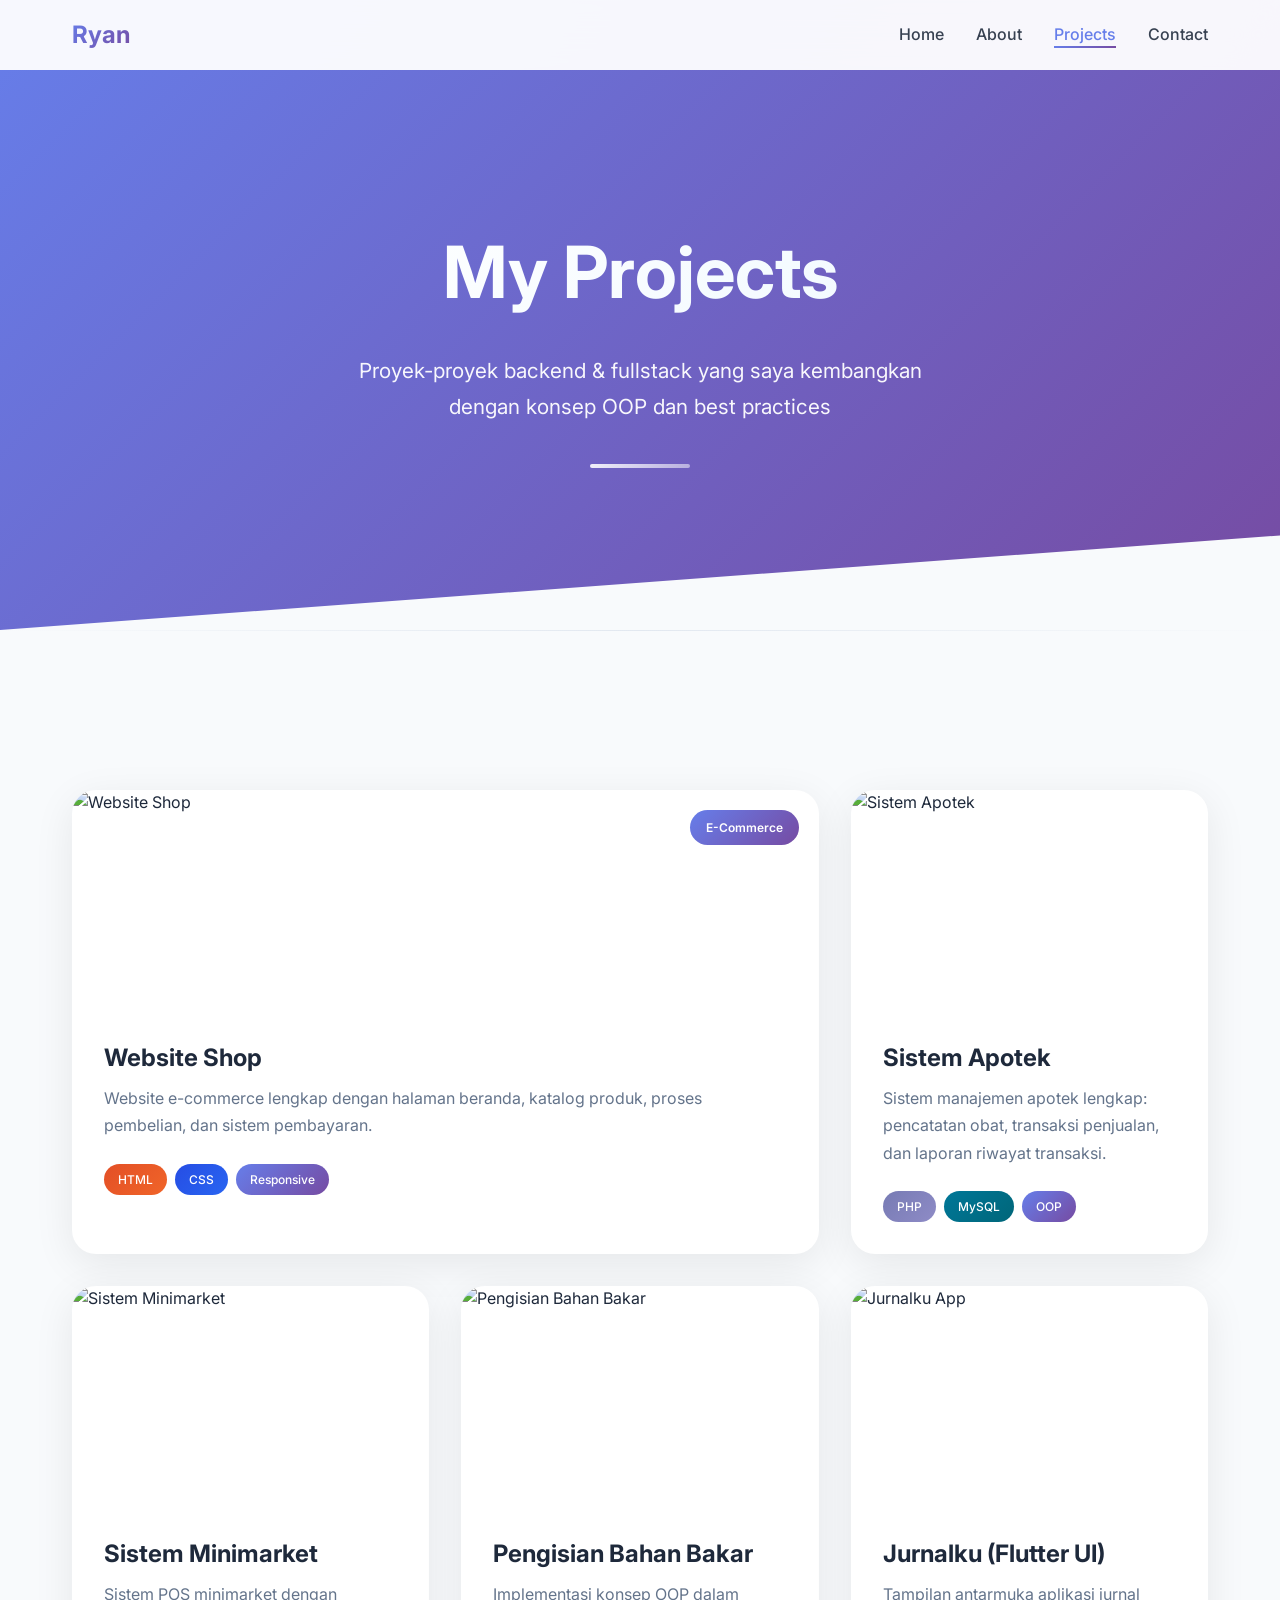
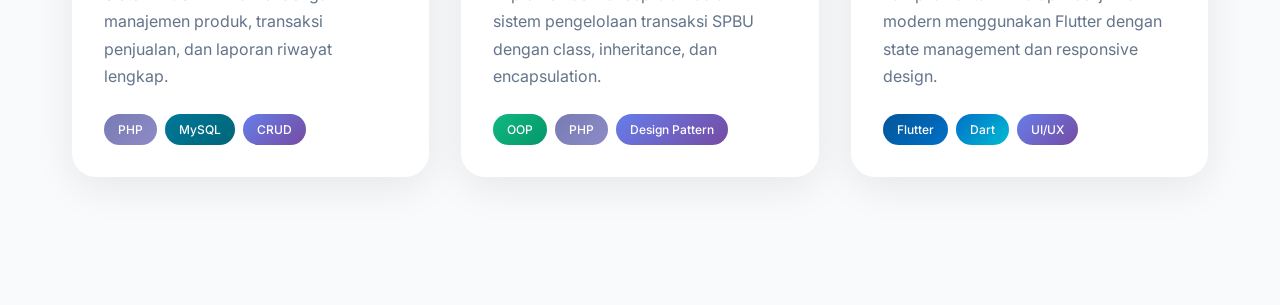
==== projects.html @ c3e68e5a "update" ====
<!DOCTYPE html>
<html lang="id">
<head>
  <meta charset="UTF-8">
  <title>Projects | Muhammad Ryan Dwiyanto</title>
  <meta name="viewport" content="width=device-width, initial-scale=1.0">
  <link rel="stylesheet" href="css/navbar.css">
  <link rel="stylesheet" href="css/projects.css">
  <link href="https://fonts.googleapis.com/css2?family=Inter:wght@300;400;500;600;700&display=swap" rel="stylesheet">
  <link rel="stylesheet" href="https://cdnjs.cloudflare.com/ajax/libs/font-awesome/6.4.0/css/all.min.css">
</head>
<body>
  <nav class="navbar">
    <div class="nav-container">
      <h2 class="logo">Ryan</h2>
      <ul class="nav-menu">
        <li><a href="index.html" class="nav-link">Home</a></li>
        <li><a href="about.html" class="nav-link">About</a></li>
        <li><a href="projects.html" class="nav-link active">Projects</a></li>
        <li><a href="contact.html" class="nav-link">Contact</a></li>
      </ul>
      <div class="hamburger">
        <span></span>
        <span></span>
        <span></span>
      </div>
    </div>
  </nav>

  <section class="projects-hero">
    <div class="container">
      <div class="hero-content">
        <h1 class="section-title">My Projects</h1>
        <p class="hero-subtitle">Proyek-proyek backend & fullstack yang saya kembangkan dengan konsep OOP dan best practices</p>
        <div class="hero-divider"></div>
      </div>
    </div>
  </section>

  <section class="projects-content">
    <div class="container">
      <div class="projects-grid">
        <!-- Website Shop -->
        <div class="project-card featured" data-tech="web">
          <div class="project-badge">E-Commerce</div>
          <div class="project-image">
            <img src="https://images.unsplash.com/photo-1600585154340-be6161a56a0c?ixlib=rb-4.0.3&auto=format&fit=crop&w=800&q=80" alt="Website Shop">
            <div class="project-overlay">
              <div class="project-links">
                <a href="#" class="link-btn" target="_blank" rel="noopener" title="Live Demo">
                  <i class="fas fa-external-link-alt"></i>
                </a>
                <a href="#" class="link-btn github" title="GitHub">
                  <i class="fab fa-github"></i>
                </a>
              </div>
            </div>
          </div>
          <div class="project-info">
            <h3>Website Shop</h3>
            <p>Website e-commerce lengkap dengan halaman beranda, katalog produk, proses pembelian, dan sistem pembayaran.</p>
            <div class="project-tech">
              <span class="tech-tag bg-html">HTML</span>
              <span class="tech-tag bg-css">CSS</span>
              <span class="tech-tag">Responsive</span>
            </div>
          </div>
        </div>

        <!-- Sistem Apotek -->
        <div class="project-card" data-tech="backend">
          <div class="project-image">
            <img src="https://images.unsplash.com/photo-1586743816634-3f5dc5aefc30?ixlib=rb-4.0.3&auto=format&fit=crop&w=800&q=80" alt="Sistem Apotek">
            <div class="project-overlay">
              <div class="project-links">
                <a href="#" class="link-btn" target="_blank" rel="noopener">
                  <i class="fas fa-external-link-alt"></i>
                </a>
                <a href="#" class="link-btn github">
                  <i class="fab fa-github"></i>
                </a>
              </div>
            </div>
          </div>
          <div class="project-info">
            <h3>Sistem Apotek</h3>
            <p>Sistem manajemen apotek lengkap: pencatatan obat, transaksi penjualan, dan laporan riwayat transaksi.</p>
            <div class="project-tech">
              <span class="tech-tag bg-php">PHP</span>
              <span class="tech-tag bg-mysql">MySQL</span>
              <span class="tech-tag">OOP</span>
            </div>
          </div>
        </div>

        <!-- Sistem Minimarket -->
        <div class="project-card" data-tech="backend">
          <div class="project-image">
            <img src="https://images.unsplash.com/photo-1578916171728-46686eac8d58?ixlib=rb-4.0.3&auto=format&fit=crop&w=800&q=80" alt="Sistem Minimarket">
            <div class="project-overlay">
              <div class="project-links">
                <a href="#" class="link-btn" target="_blank" rel="noopener">
                  <i class="fas fa-external-link-alt"></i>
                </a>
                <a href="#" class="link-btn github">
                  <i class="fab fa-github"></i>
                </a>
              </div>
            </div>
          </div>
          <div class="project-info">
            <h3>Sistem Minimarket</h3>
            <p>Sistem POS minimarket dengan manajemen produk, transaksi penjualan, dan laporan riwayat lengkap.</p>
            <div class="project-tech">
              <span class="tech-tag bg-php">PHP</span>
              <span class="tech-tag bg-mysql">MySQL</span>
              <span class="tech-tag">CRUD</span>
            </div>
          </div>
        </div>

        <!-- Pengisian Bahan Bakar -->
        <div class="project-card" data-tech="oop">
          <div class="project-image">
            <img src="https://images.unsplash.com/photo-1506905925346-21bda4d32df4?ixlib=rb-4.0.3&auto=format&fit=crop&w=800&q=80" alt="Pengisian Bahan Bakar">
            <div class="project-overlay">
              <div class="project-links">
                <a href="#" class="link-btn" target="_blank" rel="noopener">
                  <i class="fas fa-external-link-alt"></i>
                </a>
                <a href="#" class="link-btn github">
                  <i class="fab fa-github"></i>
                </a>
              </div>
            </div>
          </div>
          <div class="project-info">
            <h3>Pengisian Bahan Bakar</h3>
            <p>Implementasi konsep OOP dalam sistem pengelolaan transaksi SPBU dengan class, inheritance, dan encapsulation.</p>
            <div class="project-tech">
              <span class="tech-tag bg-oop">OOP</span>
              <span class="tech-tag bg-php">PHP</span>
              <span class="tech-tag">Design Pattern</span>
            </div>
          </div>
        </div>

        <!-- Jurnalku Flutter -->
        <div class="project-card" data-tech="mobile">
          <div class="project-image">
            <img src="https://images.unsplash.com/photo-1687360449466-1778c34a8864?ixlib=rb-4.0.3&auto=format&fit=crop&w=800&q=80" alt="Jurnalku App">
            <div class="project-overlay">
              <div class="project-links">
                <a href="#" class="link-btn" target="_blank" rel="noopener">
                  <i class="fas fa-external-link-alt"></i>
                </a>
                <a href="#" class="link-btn github">
                  <i class="fab fa-github"></i>
                </a>
              </div>
            </div>
          </div>
          <div class="project-info">
            <h3>Jurnalku (Flutter UI)</h3>
            <p>Tampilan antarmuka aplikasi jurnal modern menggunakan Flutter dengan state management dan responsive design.</p>
            <div class="project-tech">
              <span class="tech-tag bg-flutter">Flutter</span>
              <span class="tech-tag bg-dart">Dart</span>
              <span class="tech-tag">UI/UX</span>
            </div>
          </div>
        </div>
      </div>
    </div>
  </section>

  <script src="js/script.js"></script>
</body>
</html>
---- css/navbar.css ----
/* NAVBAR SHARED - SEMUA HALAMAN */
* { margin: 0; padding: 0; box-sizing: border-box; }

.navbar {
  position: fixed;
  top: 0;
  width: 100%;
  background: rgba(255, 255, 255, 0.98);
  backdrop-filter: blur(20px);
  z-index: 1000;
  transition: all 0.3s ease;
}

.nav-container {
  max-width: 1200px;
  margin: 0 auto;
  padding: 1rem 2rem;
  display: flex;
  justify-content: space-between;
  align-items: center;
}

.logo {
  font-size: 1.5rem;
  font-weight: 700;
  background: linear-gradient(135deg, #667eea, #764ba2);
  -webkit-background-clip: text;
  -webkit-text-fill-color: transparent;
  background-clip: text;
}

.nav-menu {
  display: flex;
  list-style: none;
  gap: 2rem;
}

.nav-link {
  text-decoration: none;
  color: #374151;
  font-weight: 500;
  transition: all 0.3s ease;
  position: relative;
}

.nav-link:hover, .nav-link.active {
  color: #667eea;
}

.nav-link.active::after {
  content: '';
  position: absolute;
  bottom: -4px;
  left: 0;
  width: 100%;
  height: 2px;
  background: linear-gradient(135deg, #667eea, #764ba2);
}

.hamburger {
  display: none;
  flex-direction: column;
  cursor: pointer;
  gap: 4px;
}

.hamburger span {
  width: 25px;
  height: 3px;
  background: #374151;
  transition: all 0.3s ease;
}

@media (max-width: 768px) {
  .hamburger { display: flex; }
  .nav-menu {
    position: fixed;
    left: -100%;
    top: 80px;
    flex-direction: column;
    background: rgba(255, 255, 255, 0.99);
    width: 100%;
    text-align: center;
    transition: left 0.3s ease;
    box-shadow: 0 10px 30px rgba(0,0,0,0.1);
    padding: 2rem 0;
  }
  .nav-menu.active { left: 0; }
}
---- css/projects.css ----
/* PROJECTS PAGE - COMPLETE STYLES */
@import url('https://fonts.googleapis.com/css2?family=Inter:wght@300;400;500;600;700&display=swap');
@import url('https://cdnjs.cloudflare.com/ajax/libs/font-awesome/6.4.0/css/all.min.css');

* {
  margin: 0;
  padding: 0;
  box-sizing: border-box;
}

html {
  scroll-behavior: smooth;
}

body {
  font-family: 'Inter', sans-serif;
  background: #f8fafc;
  color: #1e293b;
  overflow-x: hidden;
  line-height: 1.6;
}

.container {
  max-width: 1200px;
  margin: 0 auto;
  padding: 0 2rem;
}

/* Navbar Offset */
.projects-hero,
.projects-content {
  padding-top: 100px;
}

/* Projects Hero - FIXED CENTER */
.projects-hero {
  min-height: 70vh;
  display: flex;
  align-items: center;
  justify-content: center;
  background: linear-gradient(135deg, #667eea 0%, #764ba2 100%);
  position: relative;
  clip-path: polygon(0 0, 100% 0, 100% 85%, 0 100%);
}

.hero-content {
  text-align: center;
  max-width: 900px;
  width: 100%;
  padding: 0 2rem;
}

.section-title {
  font-size: clamp(2.5rem, 6vw, 4.5rem);
  font-weight: 700;
  background: linear-gradient(135deg, #ffffff 0%, #f0f9ff 100%);
  -webkit-background-clip: text;
  -webkit-text-fill-color: transparent;
  background-clip: text;
  margin-bottom: 1.5rem;
  opacity: 0;
  animation: fadeInUp 1s ease-out 0.3s both;
}

.hero-subtitle {
  font-size: clamp(1.1rem, 2.5vw, 1.3rem);
  color: rgba(255, 255, 255, 0.95) !important;
  margin: 0 auto 2.5rem auto !important;
  padding: 0 2rem;
  max-width: 700px;
  width: fit-content;
  text-align: center !important;
  line-height: 1.7;
  opacity: 0;
  animation: fadeInUp 1s ease-out 0.5s both;
}

.hero-divider {
  width: 100px;
  height: 4px;
  background: linear-gradient(135deg, rgba(255,255,255,0.9), rgba(255,255,255,0.5));
  margin: 0 auto 3rem;
  border-radius: 2px;
  opacity: 0;
  animation: fadeInUp 1s ease-out 0.7s both;
}

/* Projects Content */
.projects-content {
  padding: 6rem 0 8rem;
  background: #f8fafc;
  position: relative;
}

.projects-content::before {
  content: '';
  position: absolute;
  top: 0;
  left: 0;
  right: 0;
  height: 1px;
  background: linear-gradient(90deg, transparent, #e2e8f0, transparent);
}

.projects-grid {
  display: grid;
  grid-template-columns: repeat(auto-fit, minmax(350px, 1fr));
  gap: 2rem;
  margin-top: 4rem;
}

.project-card {
  position: relative;
  background: white;
  border-radius: 24px;
  overflow: hidden;
  box-shadow: 0 10px 40px rgba(0, 0, 0, 0.08);
  transition: all 0.4s cubic-bezier(0.175, 0.885, 0.32, 1.275);
  opacity: 0;
  transform: translateY(50px);
}

.project-card.animate {
  opacity: 1;
  transform: translateY(0);
  animation-delay: calc(var(--order) * 0.1s);
}

.project-card:hover {
  transform: translateY(-20px) !important;
  box-shadow: 0 30px 60px rgba(0, 0, 0, 0.15);
}

.project-card.featured {
  grid-column: span 2;
  max-width: 800px;
  margin: 0 auto;
}

.project-badge {
  position: absolute;
  top: 20px;
  right: 20px;
  background: linear-gradient(135deg, #667eea, #764ba2);
  color: white;
  padding: 0.5rem 1rem;
  border-radius: 50px;
  font-size: 0.75rem;
  font-weight: 600;
  z-index: 3;
  animation: pulse 2s infinite;
}

@keyframes pulse {
  0% { box-shadow: 0 0 0 0 rgba(102, 126, 234, 0.7); }
  70% { box-shadow: 0 0 0 10px rgba(102, 126, 234, 0); }
  100% { box-shadow: 0 0 0 0 rgba(102, 126, 234, 0); }
}

.project-image {
  position: relative;
  height: 220px;
  overflow: hidden;
}

.project-image img {
  width: 100%;
  height: 100%;
  object-fit: cover;
  transition: transform 0.6s cubic-bezier(0.175, 0.885, 0.32, 1.275);
}

.project-card:hover .project-image img {
  transform: scale(1.1);
}

.project-overlay {
  position: absolute;
  top: 0;
  left: 0;
  right: 0;
  bottom: 0;
  background: linear-gradient(135deg, rgba(102, 126, 234, 0.95), rgba(118, 75, 162, 0.95));
  display: flex;
  align-items: center;
  justify-content: center;
  opacity: 0;
  transition: all 0.4s ease;
}

.project-card:hover .project-overlay {
  opacity: 1;
}

.project-links {
  display: flex;
  gap: 1rem;
}

.link-btn {
  width: 56px;
  height: 56px;
  border-radius: 50%;
  background: rgba(255, 255, 255, 0.2);
  backdrop-filter: blur(10px);
  display: flex;
  align-items: center;
  justify-content: center;
  color: white;
  text-decoration: none;
  font-size: 1.1rem;
  transition: all 0.3s ease;
  border: 1px solid rgba(255, 255, 255, 0.3);
}

.link-btn:hover {
  background: white !important;
  color: #667eea !important;
  transform: translateY(-3px);
  box-shadow: 0 10px 25px rgba(0, 0, 0, 0.2);
}

.link-btn.github:hover {
  color: #333 !important;
}

.project-info {
  padding: 2rem;
}

.project-info h3 {
  font-size: 1.5rem;
  font-weight: 700;
  color: #1e293b;
  margin-bottom: 0.75rem;
  line-height: 1.3;
}

.project-info p {
  color: #64748b;
  line-height: 1.7;
  margin-bottom: 1.5rem;
  font-size: 1rem;
}

.project-tech {
  display: flex;
  flex-wrap: wrap;
  gap: 0.5rem;
}

.tech-tag {
  background: linear-gradient(135deg, #667eea, #764ba2);
  color: white;
  padding: 0.375rem 0.875rem;
  border-radius: 20px;
  font-size: 0.75rem;
  font-weight: 500;
}

.tech-tag.bg-html { background: linear-gradient(135deg, #e34f26, #f06529); }
.tech-tag.bg-css { background: linear-gradient(135deg, #264de4, #2965f1); }
.tech-tag.bg-php { background: linear-gradient(135deg, #777bb4, #8e8bc6); }
.tech-tag.bg-mysql { background: linear-gradient(135deg, #007798, #006679); }
.tech-tag.bg-oop { background: linear-gradient(135deg, #10b981, #059669); }
.tech-tag.bg-flutter { background: linear-gradient(135deg, #02569b, #0170c6); }
.tech-tag.bg-dart { background: linear-gradient(135deg, #0170c6, #00bcd4); }

/* Animations */
@keyframes fadeInUp {
  from {
    opacity: 0;
    transform: translateY(40px);
  }
  to {
    opacity: 1;
    transform: translateY(0);
  }
}

/* Responsive */
@media (max-width: 768px) {
  .projects-hero {
    min-height: 60vh;
    padding-top: 90px;
    clip-path: none;
  }
  
  .project-card.featured {
    grid-column: span 1;
  }
  
  .projects-grid {
    grid-template-columns: 1fr;
    gap: 1.5rem;
  }
  
  .projects-content {
    padding: 4rem 0 6rem;
  }
}

@media (max-width: 480px) {
  .container { padding: 0 1.5rem; }
  .project-info { padding: 1.5rem; }
}
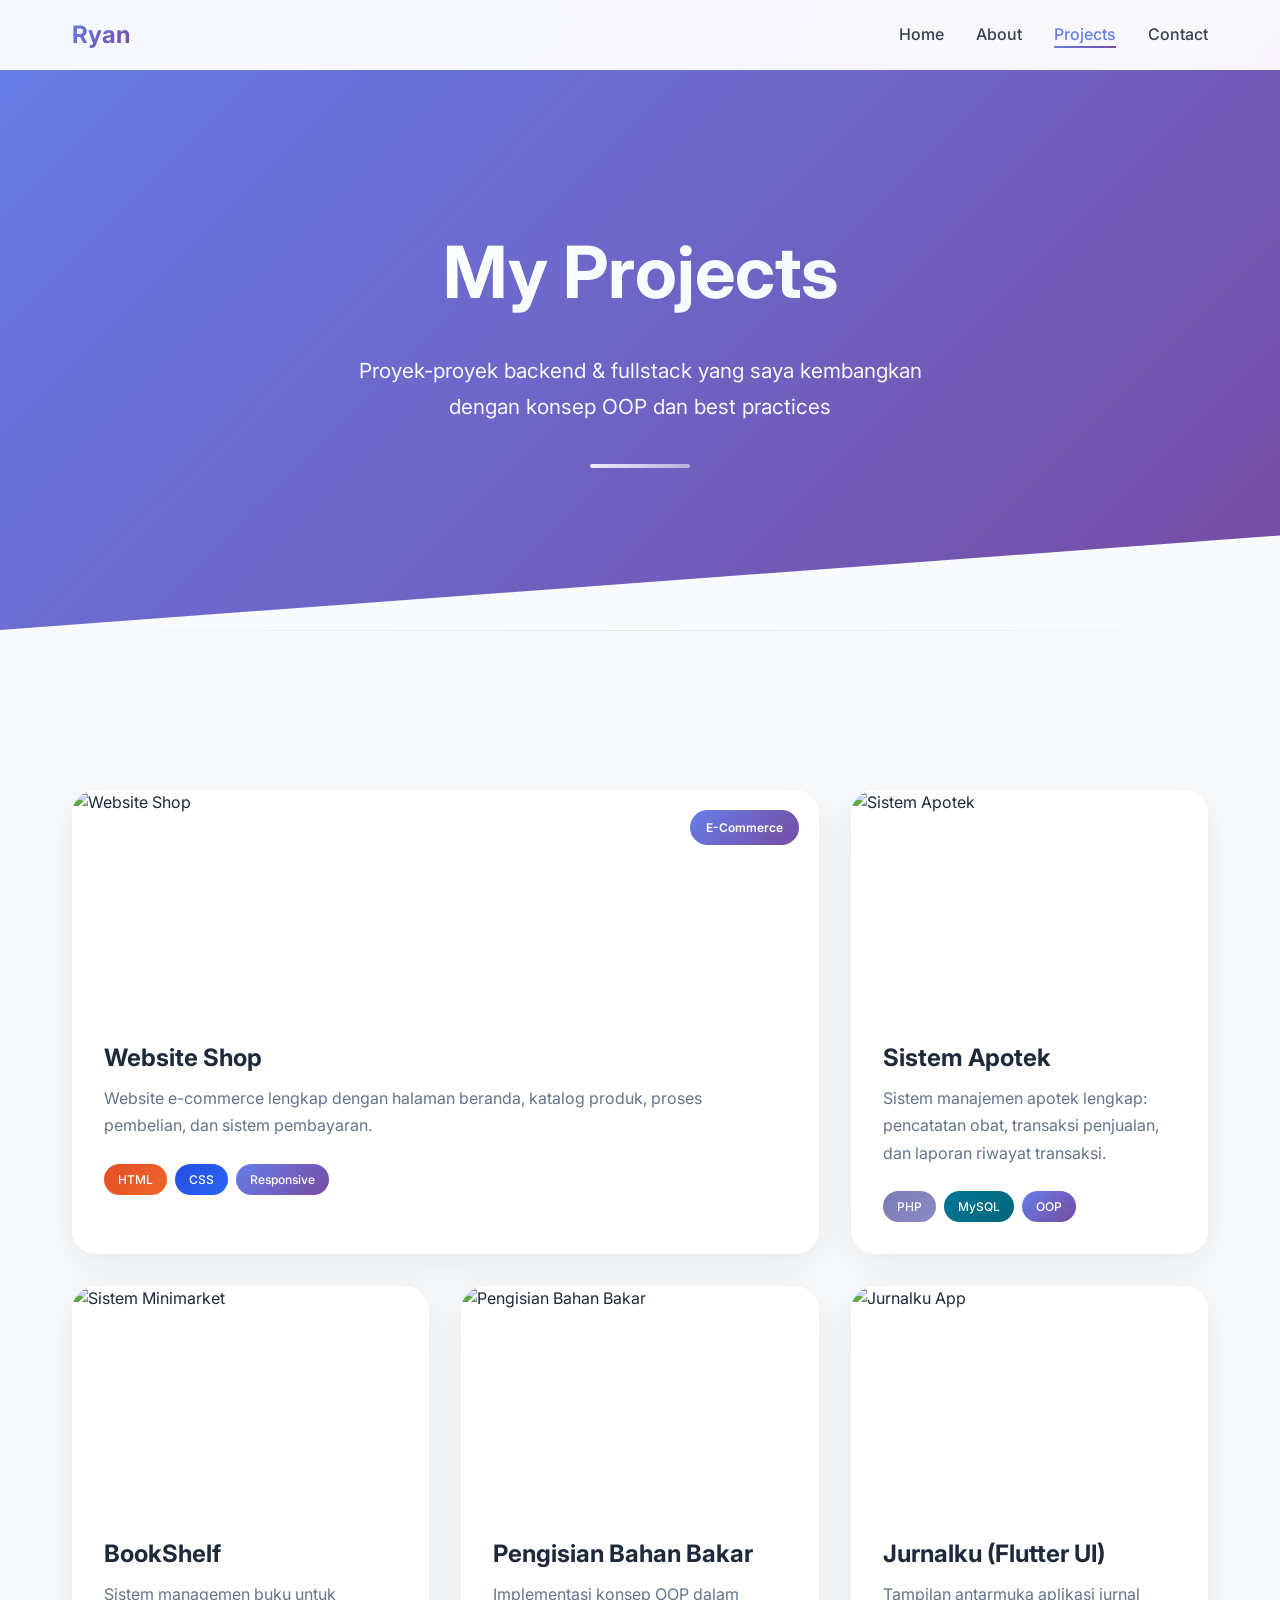
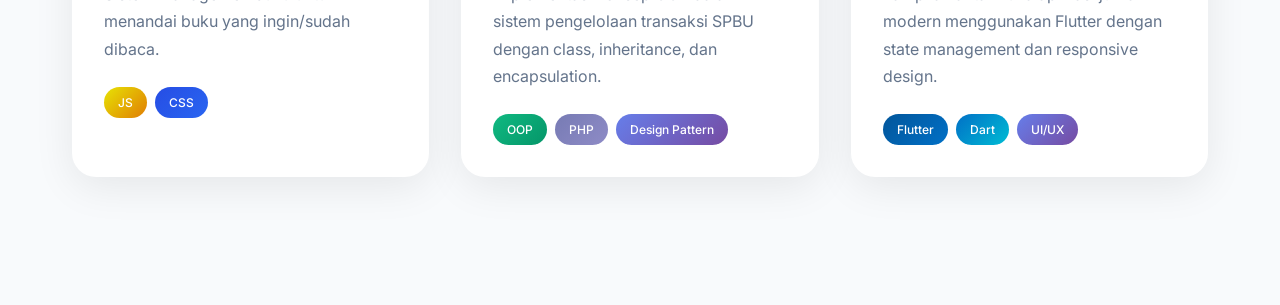
==== commit 794bc8a4: "update" ====
--- a/projects.html
+++ b/projects.html
@@ -99,22 +99,18 @@
             <img src="https://images.unsplash.com/photo-1578916171728-46686eac8d58?ixlib=rb-4.0.3&auto=format&fit=crop&w=800&q=80" alt="Sistem Minimarket">
             <div class="project-overlay">
               <div class="project-links">
-                <a href="#" class="link-btn" target="_blank" rel="noopener">
-                  <i class="fas fa-external-link-alt"></i>
-                </a>
-                <a href="#" class="link-btn github">
+                <a href="https://github.com/Ryan-Dwiyanto/Bookshelf" class="link-btn github">
                   <i class="fab fa-github"></i>
                 </a>
               </div>
             </div>
           </div>
           <div class="project-info">
-            <h3>Sistem Minimarket</h3>
-            <p>Sistem POS minimarket dengan manajemen produk, transaksi penjualan, dan laporan riwayat lengkap.</p>
+            <h3>BookShelf</h3>
+            <p>Sistem managemen buku untuk menandai buku yang ingin/sudah dibaca.</p>
             <div class="project-tech">
-              <span class="tech-tag bg-php">PHP</span>
-              <span class="tech-tag bg-mysql">MySQL</span>
-              <span class="tech-tag">CRUD</span>
+              <span class="tech-tag bg-js">JS</span>
+              <span class="tech-tag bg-css">CSS</span>
             </div>
           </div>
         </div>
--- a/css/projects.css
+++ b/css/projects.css
@@ -265,7 +265,7 @@
 .tech-tag.bg-oop { background: linear-gradient(135deg, #10b981, #059669); }
 .tech-tag.bg-flutter { background: linear-gradient(135deg, #02569b, #0170c6); }
 .tech-tag.bg-dart { background: linear-gradient(135deg, #0170c6, #00bcd4); }
-
+.tech-tag.bg-js{ background: linear-gradient(135deg, #e7e304 ,#e07d04 ); }
 /* Animations */
 @keyframes fadeInUp {
   from {
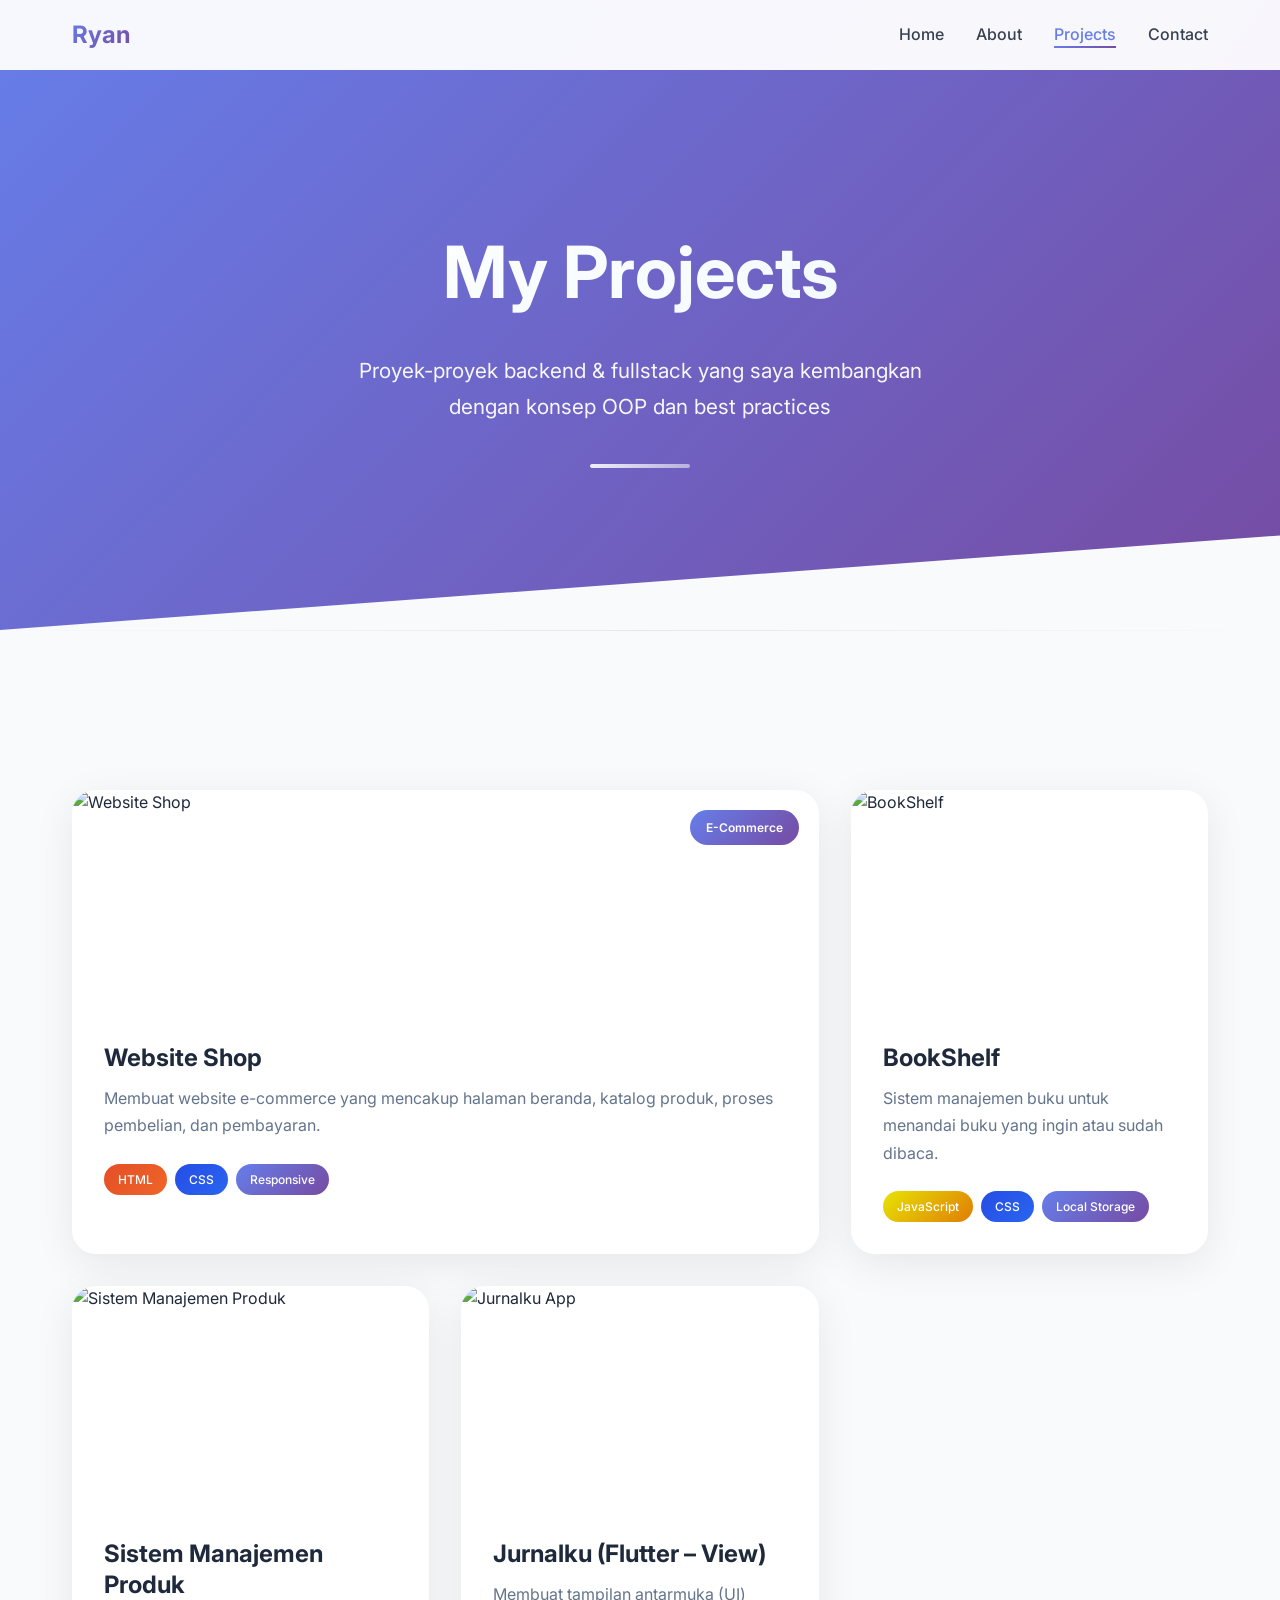
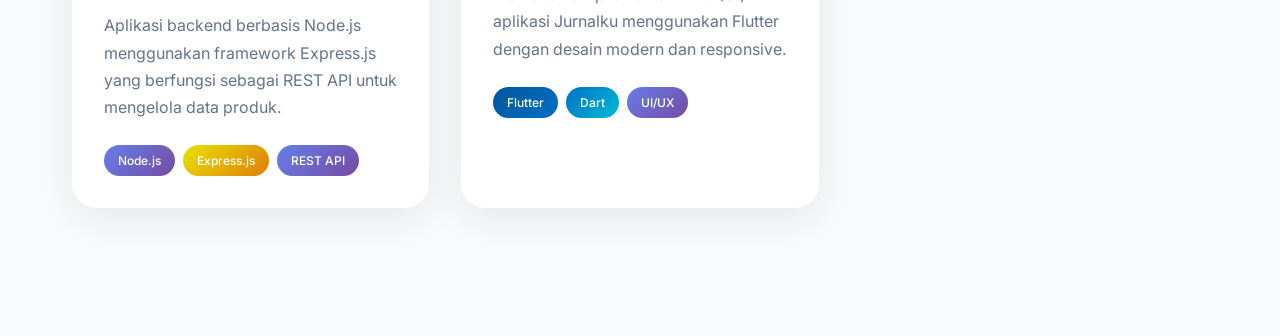
==== commit 411db961: "Update" ====
--- a/projects.html
+++ b/projects.html
@@ -58,7 +58,7 @@
           </div>
           <div class="project-info">
             <h3>Website Shop</h3>
-            <p>Website e-commerce lengkap dengan halaman beranda, katalog produk, proses pembelian, dan sistem pembayaran.</p>
+            <p>Membuat website e-commerce yang mencakup halaman beranda, katalog produk, proses pembelian, dan pembayaran.</p>
             <div class="project-tech">
               <span class="tech-tag bg-html">HTML</span>
               <span class="tech-tag bg-css">CSS</span>
@@ -67,36 +67,10 @@
           </div>
         </div>
 
-        <!-- Sistem Apotek -->
-        <div class="project-card" data-tech="backend">
+        <!-- BookShelf -->
+        <div class="project-card" data-tech="web">
           <div class="project-image">
-            <img src="https://images.unsplash.com/photo-1586743816634-3f5dc5aefc30?ixlib=rb-4.0.3&auto=format&fit=crop&w=800&q=80" alt="Sistem Apotek">
-            <div class="project-overlay">
-              <div class="project-links">
-                <a href="#" class="link-btn" target="_blank" rel="noopener">
-                  <i class="fas fa-external-link-alt"></i>
-                </a>
-                <a href="#" class="link-btn github">
-                  <i class="fab fa-github"></i>
-                </a>
-              </div>
-            </div>
-          </div>
-          <div class="project-info">
-            <h3>Sistem Apotek</h3>
-            <p>Sistem manajemen apotek lengkap: pencatatan obat, transaksi penjualan, dan laporan riwayat transaksi.</p>
-            <div class="project-tech">
-              <span class="tech-tag bg-php">PHP</span>
-              <span class="tech-tag bg-mysql">MySQL</span>
-              <span class="tech-tag">OOP</span>
-            </div>
-          </div>
-        </div>
-
-        <!-- Sistem Minimarket -->
-        <div class="project-card" data-tech="backend">
-          <div class="project-image">
-            <img src="https://images.unsplash.com/photo-1578916171728-46686eac8d58?ixlib=rb-4.0.3&auto=format&fit=crop&w=800&q=80" alt="Sistem Minimarket">
+            <img src="https://images.unsplash.com/photo-1512820790803-83ca734da794?ixlib=rb-4.0.3&auto=format&fit=crop&w=800&q=80" alt="BookShelf">
             <div class="project-overlay">
               <div class="project-links">
                 <a href="https://github.com/Ryan-Dwiyanto/Bookshelf" class="link-btn github">
@@ -107,23 +81,21 @@
           </div>
           <div class="project-info">
             <h3>BookShelf</h3>
-            <p>Sistem managemen buku untuk menandai buku yang ingin/sudah dibaca.</p>
+            <p>Sistem manajemen buku untuk menandai buku yang ingin atau sudah dibaca.</p>
             <div class="project-tech">
-              <span class="tech-tag bg-js">JS</span>
+              <span class="tech-tag bg-js">JavaScript</span>
               <span class="tech-tag bg-css">CSS</span>
+              <span class="tech-tag">Local Storage</span>
             </div>
           </div>
         </div>
 
-        <!-- Pengisian Bahan Bakar -->
-        <div class="project-card" data-tech="oop">
+        <!-- Sistem Manajemen Produk -->
+        <div class="project-card" data-tech="backend">
           <div class="project-image">
-            <img src="https://images.unsplash.com/photo-1506905925346-21bda4d32df4?ixlib=rb-4.0.3&auto=format&fit=crop&w=800&q=80" alt="Pengisian Bahan Bakar">
+            <img src="https://images.unsplash.com/photo-1556742049-0cfed4f6a45d?ixlib=rb-4.0.3&auto=format&fit=crop&w=800&q=80" alt="Sistem Manajemen Produk">
             <div class="project-overlay">
               <div class="project-links">
-                <a href="#" class="link-btn" target="_blank" rel="noopener">
-                  <i class="fas fa-external-link-alt"></i>
-                </a>
                 <a href="#" class="link-btn github">
                   <i class="fab fa-github"></i>
                 </a>
@@ -131,12 +103,12 @@
             </div>
           </div>
           <div class="project-info">
-            <h3>Pengisian Bahan Bakar</h3>
-            <p>Implementasi konsep OOP dalam sistem pengelolaan transaksi SPBU dengan class, inheritance, dan encapsulation.</p>
+            <h3>Sistem Manajemen Produk</h3>
+            <p>Aplikasi backend berbasis Node.js menggunakan framework Express.js yang berfungsi sebagai REST API untuk mengelola data produk.</p>
             <div class="project-tech">
-              <span class="tech-tag bg-oop">OOP</span>
-              <span class="tech-tag bg-php">PHP</span>
-              <span class="tech-tag">Design Pattern</span>
+              <span class="tech-tag bg-node">Node.js</span>
+              <span class="tech-tag bg-js">Express.js</span>
+              <span class="tech-tag">REST API</span>
             </div>
           </div>
         </div>
@@ -147,9 +119,6 @@
             <img src="https://images.unsplash.com/photo-1687360449466-1778c34a8864?ixlib=rb-4.0.3&auto=format&fit=crop&w=800&q=80" alt="Jurnalku App">
             <div class="project-overlay">
               <div class="project-links">
-                <a href="#" class="link-btn" target="_blank" rel="noopener">
-                  <i class="fas fa-external-link-alt"></i>
-                </a>
                 <a href="#" class="link-btn github">
                   <i class="fab fa-github"></i>
                 </a>
@@ -157,8 +126,8 @@
             </div>
           </div>
           <div class="project-info">
-            <h3>Jurnalku (Flutter UI)</h3>
-            <p>Tampilan antarmuka aplikasi jurnal modern menggunakan Flutter dengan state management dan responsive design.</p>
+            <h3>Jurnalku (Flutter – View)</h3>
+            <p>Membuat tampilan antarmuka (UI) aplikasi Jurnalku menggunakan Flutter dengan desain modern dan responsive.</p>
             <div class="project-tech">
               <span class="tech-tag bg-flutter">Flutter</span>
               <span class="tech-tag bg-dart">Dart</span>
